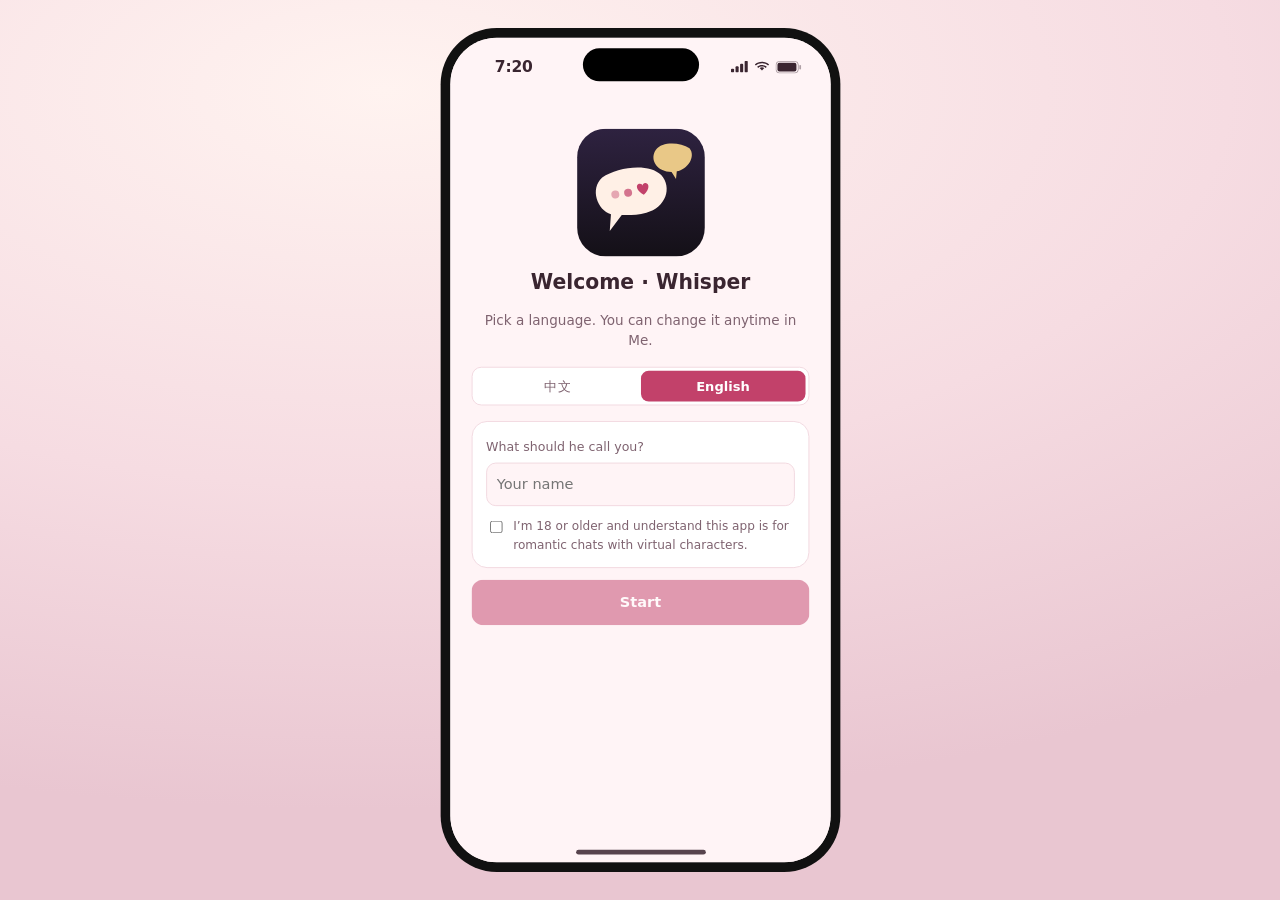
==== index.html @ 4565bb3d "Script pass on Cheng Shuo and Wen Xu's beats (v29) Lines no longer depend on a specific time of day," ====
<!doctype html>
<html lang="zh-CN" data-theme="day">
<head>
<meta charset="utf-8">
<meta name="viewport" content="width=device-width, initial-scale=1, viewport-fit=cover, interactive-widget=resizes-content">
<title>悄悄话 Whisper</title>
<meta name="description" content="AI 陪伴玩具配套 App 演示 · Companion app demo for the AI Companion Toy">
<meta name="theme-color" content="#17141A" media="(prefers-color-scheme: dark)">
<meta name="theme-color" content="#FFF4F6" media="(prefers-color-scheme: light)">
<meta name="apple-mobile-web-app-capable" content="yes">
<meta name="mobile-web-app-capable" content="yes">
<meta name="apple-mobile-web-app-status-bar-style" content="black-translucent">
<meta name="apple-mobile-web-app-title" content="悄悄话">
<link rel="manifest" href="manifest.webmanifest">
<link rel="icon" href="icons/icon-192.png">
<link rel="apple-touch-icon" href="icons/apple-touch-icon.png">
<link rel="stylesheet" href="css/app.css?v=29">
<script>
  // Apply the saved theme before first paint to avoid a flash.
  try {
    var s = JSON.parse(localStorage.getItem('whisper.v1') || 'null');
    var th = s && s.settings && s.settings.theme || 'system';
    if (th === 'system') th = matchMedia('(prefers-color-scheme: dark)').matches ? 'night' : 'day';
    document.documentElement.dataset.theme = th;
  } catch (e) {}
</script>
</head>
<body>
<svg width="0" height="0" style="position:absolute" aria-hidden="true">
  <defs>
    <mask id="m-chars-back" maskUnits="userSpaceOnUse" x="0" y="0" width="24" height="24">
      <rect width="24" height="24" fill="#fff"/>
      <circle cx="9" cy="7.25" r="3.25" fill="#000" stroke="#000" stroke-width="6"/>
      <path d="M3 20.5a6 6 0 0 1 12 0z" fill="#000" stroke="#000" stroke-width="6" stroke-linejoin="round"/>
    </mask>
    <clipPath id="c-me"><circle cx="12" cy="12" r="8"/></clipPath>
  </defs>
  <symbol id="n-chat" viewBox="0 0 24 24">
    <path d="M6 4h12a3 3 0 0 1 3 3v7a3 3 0 0 1-3 3h-6.5L7 21v-4H6a3 3 0 0 1-3-3V7a3 3 0 0 1 3-3z" style="fill:var(--ic-fill);stroke:currentColor;stroke-width:2;stroke-linejoin:round"/>
    <circle cx="8" cy="10.5" r="1.25" style="fill:var(--ic-detail)"/><circle cx="12" cy="10.5" r="1.25" style="fill:var(--ic-detail)"/><circle cx="16" cy="10.5" r="1.25" style="fill:var(--ic-detail)"/>
  </symbol>
  <symbol id="n-chars" viewBox="0 0 24 24">
    <g mask="url(#m-chars-back)"><circle cx="15" cy="7.25" r="3.25" style="fill:var(--ic-fill);stroke:currentColor;stroke-width:2"/><path d="M9 20.5a6 6 0 0 1 12 0z" style="fill:var(--ic-fill);stroke:currentColor;stroke-width:2;stroke-linejoin:round"/></g>
    <circle cx="9" cy="7.25" r="3.25" style="fill:var(--ic-fill);stroke:currentColor;stroke-width:2"/><path d="M3 20.5a6 6 0 0 1 12 0z" style="fill:var(--ic-fill);stroke:currentColor;stroke-width:2;stroke-linejoin:round"/>
  </symbol>
  <symbol id="n-toy" viewBox="0 0 24 24">
    <path d="M12 20L4.481 12.552A5 5 0 1 1 12 6a5 5 0 1 1 7.519 6.552z" style="fill:var(--ic-fill);stroke:currentColor;stroke-width:2;stroke-linejoin:round"/>
  </symbol>
  <symbol id="n-me" viewBox="0 0 24 24">
    <circle cx="12" cy="12" r="9" style="fill:var(--ic-fill);stroke:currentColor;stroke-width:2"/>
    <circle cx="12" cy="9.75" r="2.75" style="fill:none;stroke:var(--ic-detail);stroke-width:2"/>
    <path d="M7 21.5V19a2.5 2.5 0 0 1 2.5-2.5h5A2.5 2.5 0 0 1 17 19v2.5" clip-path="url(#c-me)" style="fill:none;stroke:var(--ic-detail);stroke-width:2;stroke-linecap:round"/>
  </symbol>
  <symbol id="i-back" viewBox="0 0 24 24"><path d="M15 5l-7 7 7 7" fill="none" stroke="currentColor" stroke-width="2.2" stroke-linecap="round" stroke-linejoin="round"/></symbol>
  <symbol id="i-more" viewBox="0 0 24 24"><g fill="currentColor"><circle cx="5.5" cy="12" r="1.8"/><circle cx="12" cy="12" r="1.8"/><circle cx="18.5" cy="12" r="1.8"/></g></symbol>
  <symbol id="i-mic" viewBox="0 0 24 24"><g fill="none" stroke="currentColor" stroke-width="2" stroke-linecap="round"><circle cx="12" cy="12" r="9.5"/><rect x="9.5" y="6" width="5" height="8.5" rx="2.5"/><path d="M7.5 12.5a4.5 4.5 0 0 0 9 0M12 17v1.5"/></g></symbol>
  <symbol id="i-kbd" viewBox="0 0 24 24"><g fill="none" stroke="currentColor" stroke-width="2" stroke-linecap="round"><circle cx="12" cy="12" r="9.5"/><path d="M7.5 9.5h.01M10.5 9.5h.01M13.5 9.5h.01M16.5 9.5h.01M7.5 12.5h.01M10.5 12.5h.01M13.5 12.5h.01M16.5 12.5h.01M9 15.5h6"/></g></symbol>
  <symbol id="i-plus" viewBox="0 0 24 24"><g fill="none" stroke="currentColor" stroke-width="2" stroke-linecap="round"><circle cx="12" cy="12" r="9.5"/><path d="M12 7.5v9M7.5 12h9"/></g></symbol>
  <symbol id="i-x" viewBox="0 0 24 24"><path d="M6 6l12 12M18 6L6 18" fill="none" stroke="currentColor" stroke-width="2" stroke-linecap="round"/></symbol>
  <symbol id="i-text" viewBox="0 0 24 24"><path d="M4 6h16M4 12h16M4 18h10" fill="none" stroke="currentColor" stroke-width="2" stroke-linecap="round"/></symbol>
  <symbol id="i-search" viewBox="0 0 24 24"><g fill="none" stroke="currentColor" stroke-width="2" stroke-linecap="round"><circle cx="11" cy="11" r="6.5"/><path d="M16 16l4 4"/></g></symbol>
</svg>
<div id="device">
  <span class="sbtn l" style="top:165px;height:32px"></span><span class="sbtn l" style="top:232px;height:62px"></span><span class="sbtn l" style="top:308px;height:62px"></span><span class="sbtn r" style="top:262px;height:98px"></span>
  <div id="screen">
    <div id="statusbar" aria-hidden="true">
      <span id="sb-time">9:41</span>
      <span class="r">
        <svg width="18" height="12" viewBox="0 0 18 12"><rect x="0" y="8" width="3.2" height="4" rx="1"/><rect x="4.7" y="5.5" width="3.2" height="6.5" rx="1"/><rect x="9.4" y="3" width="3.2" height="9" rx="1"/><rect x="14.1" y="0" width="3.2" height="12" rx="1"/></svg>
        <svg width="16" height="12" viewBox="0 0 16 11.5"><path d="M8 2.2c2.4 0 4.6.9 6.3 2.4l1.1-1.2C13.4 1.5 10.8.5 8 .5S2.6 1.5.6 3.4l1.1 1.2C3.4 3.1 5.6 2.2 8 2.2z"/><path d="M8 5.6c1.5 0 2.8.5 3.9 1.4l1.1-1.2C11.6 4.6 9.9 3.9 8 3.9S4.4 4.6 3 5.8l1.1 1.2C5.2 6.1 6.5 5.6 8 5.6z"/><path d="M8 9.6l2.4-2.6c-.7-.5-1.5-.8-2.4-.8s-1.7.3-2.4.8z"/></svg>
        <svg width="27" height="13" viewBox="0 0 27 13"><rect x=".5" y=".5" width="23" height="12" rx="3.6" fill="none" stroke="currentColor" opacity=".4"/><rect x="24.6" y="4.2" width="1.8" height="4.6" rx=".9" opacity=".4"/><rect id="sb-batt" x="2" y="2" width="16" height="9" rx="2"/></svg>
      </span>
    </div>
    <div class="island"></div>
    <div id="app"></div>
    <div class="home-ind"></div>
  </div>
</div>
<input type="file" id="f-album" accept="image/*" hidden>
<input type="file" id="f-camera" accept="image/*" capture="environment" hidden>
<input type="file" id="f-avatar" accept="image/*" hidden>
<input type="file" id="f-avatar-cam" accept="image/*" capture="user" hidden>
<script src="js/device.js?v=29"></script>
<script type="module" src="js/app.js?v=29"></script>
</body>
</html>
---- css/app.css ----
/* ---------- Theme tokens: day = pink, night = plum ---------- */
:root, :root[data-theme="day"] {
  --bg: #FFF4F6; --card: #FFFFFF; --ink: #3A2530; --muted: #7F6370; --line: #F2D9E0; --soft: #FBE9EE;
  --acc: #C2416A; --on-acc: #FFFFFF; --me: #F9D3DE; --him: #FFFFFF; --gold: #8A6A2F; --gold-fill: #B8924F; --danger: #C8344B;
  --shadow: 0 6px 22px rgba(120, 40, 70, .12); --scrim: rgba(40, 20, 30, .45);
  color-scheme: light;
}
:root[data-theme="night"] {
  --bg: #17141A; --card: #211D25; --ink: #EEE8F0; --muted: #A79EAB; --line: #3A3340; --soft: #2B2630;
  --acc: #E07A88; --on-acc: #17141A; --me: #5A2733; --him: #2B2630; --gold: #D9B76F; --gold-fill: #D9B76F; --danger: #F08A97;
  --shadow: 0 6px 22px rgba(0, 0, 0, .45); --scrim: rgba(0, 0, 0, .6);
  color-scheme: dark;
}
* { box-sizing: border-box; -webkit-tap-highlight-color: transparent; }
html, body { margin: 0; height: 100%; }
:root { --sat: env(safe-area-inset-top); --sab: env(safe-area-inset-bottom); }
body {
  background: var(--bg); color: var(--ink); overscroll-behavior: none;
  font: 15px/1.5 -apple-system, BlinkMacSystemFont, "SF Pro Text", "PingFang SC", "Microsoft YaHei", "Noto Sans SC", system-ui, sans-serif;
}

/* ---------- iPhone 15 Pro frame (desktop / ?frame=1) ----------
   Screen is 393 × 852 pt, the real iPhone 15 Pro size; JS scales the whole
   device to fit the window, and the page itself scrolls if it can't fit. */
body:not(.device) #device, body:not(.device) #screen { display: contents; }
#statusbar, .island, .home-ind, .sbtn { display: none; }
body.device {
  --sat: 54px; --sab: 34px;
  height: auto; min-height: 100%; overflow: auto; overscroll-behavior: auto;
  display: flex; align-items: center; justify-content: center;
  background: radial-gradient(120% 80% at 30% 10%, #4A3760, #1A141F 60%, #0E0B10);
}
:root[data-theme="day"] body.device { background: radial-gradient(120% 80% at 30% 10%, #FFF3F0, #F6DCE2 55%, #E9C6D1); }
body.device.embed, :root[data-theme] body.device.embed { background: transparent; }
/* Flat mock-up (matches the WiseHalo prototype and the portfolio's flat style):
   a plain 10 px black bezel, no metal edge, side buttons or drop shadow. */
body.device #device {
  position: relative; flex: 0 0 auto; width: 413px; height: 872px; padding: 10px; border-radius: 58px;
  background: #111; box-shadow: none;
  transform-origin: center center;
}
body.device #screen { position: relative; width: 393px; height: 852px; border-radius: 48px; overflow: hidden; background: var(--bg); isolation: isolate; }
body.device #app { height: 100%; }
body.device #statusbar {
  display: flex; position: absolute; z-index: 70; top: 0; left: 0; right: 0; height: 54px; pointer-events: none;
  justify-content: space-between; align-items: center; padding: 6px 30px 0 46px; color: var(--ink);
  font: 600 16px/1 -apple-system, "SF Pro Text", "Helvetica Neue", system-ui, sans-serif; letter-spacing: -.2px;
}
#statusbar .r { display: flex; align-items: center; gap: 6px; }
body.device #statusbar { transition: background .2s; }
body.device.sb-solid #statusbar { background: color-mix(in srgb, var(--bg) 86%, transparent); -webkit-backdrop-filter: blur(14px); backdrop-filter: blur(14px); }
#statusbar svg { display: block; fill: currentColor; }
body.device .island { display: block; position: absolute; z-index: 80; top: 11px; left: 50%; width: 120px; height: 34px; margin-left: -60px; border-radius: 20px; background: #000; pointer-events: none; }
body.device .home-ind { display: block; position: absolute; z-index: 80; bottom: 8px; left: 50%; width: 134px; height: 5px; margin-left: -67px; border-radius: 3px; background: var(--ink); opacity: .85; pointer-events: none; }
body.device .chat, body.device .body { scrollbar-width: none; }
body.device .chat::-webkit-scrollbar, body.device .body::-webkit-scrollbar { display: none; }
button { font: inherit; color: inherit; background: none; border: 0; padding: 0; cursor: pointer; }
input, textarea, select { font: inherit; color: inherit; }
#app { position: relative; height: 100%; display: flex; flex-direction: column; background: var(--bg); overflow: hidden; }
.screen { position: absolute; inset: 0; display: flex; flex-direction: column; background: var(--bg); }
.screen.push { animation: push .26s cubic-bezier(.2, .8, .2, 1); }
@keyframes push { from { transform: translateX(18%); opacity: .4; } to { transform: none; opacity: 1; } }

/* ---------- Header & nav ---------- */
.hdr { flex: 0 0 auto; display: grid; grid-template-columns: 56px 1fr 56px; align-items: center; padding: calc(var(--sat) + 8px) 6px 8px; background: var(--bg); position: relative; z-index: 2; }
.hdr h1 { margin: 0; font-size: 17px; text-align: center; font-weight: 650; line-height: 1.2; }
.hdr h1 small { display: block; font-size: 11px; font-weight: 400; color: var(--muted); }
.hdr .hb { height: 40px; display: grid; place-items: center; font-size: 22px; color: var(--ink); border-radius: 12px; }
.hdr .hb:active { background: var(--soft); }
.hdr .hb svg { width: 24px; height: 24px; }
.body { flex: 1; overflow-y: auto; -webkit-overflow-scrolling: touch; }
.nav { flex: 0 0 auto; display: flex; background: var(--card); border-top: 1px solid var(--line); padding: 7px 0 calc(var(--sab) + 8px); }
.nav button { flex: 1; display: flex; flex-direction: column; align-items: center; gap: 2px; font-size: 10.5px; font-weight: 500; color: var(--ink); opacity: .55; position: relative; }
.nav button.on { color: var(--acc); opacity: 1; font-weight: 700; }
.nav svg { width: 25px; height: 25px; --ic-fill: none; --ic-detail: currentColor; }
.nav button.on svg { --ic-fill: currentColor; --ic-detail: var(--card); }
.nav .bdg { position: absolute; top: -2px; left: calc(50% + 6px); }
.bdg { background: var(--acc); color: var(--on-acc); border-radius: 99px; font-size: 10px; font-weight: 700; min-width: 17px; height: 17px; padding: 0 5px; display: inline-grid; place-items: center; }

/* ---------- Lists ---------- */
.searchbar { margin: 2px 14px 10px; display: flex; align-items: center; gap: 8px; background: var(--card); border-radius: 10px; padding: 8px 12px; color: var(--muted); font-size: 14px; border: 1px solid var(--line); }
.searchbar svg { width: 18px; height: 18px; flex: 0 0 auto; }
.searchbar input { flex: 1; border: 0; outline: 0; background: none; min-width: 0; }
.list { background: var(--card); }
.row { display: flex; gap: 12px; align-items: center; padding: 11px 16px; border-bottom: 1px solid var(--line); text-align: left; width: 100%; }
.row:active { background: var(--soft); }
.row.pin { background: color-mix(in srgb, var(--soft) 60%, var(--card)); }
.av { width: 48px; height: 48px; border-radius: 13px; overflow: hidden; flex: 0 0 auto; display: block; }
.av svg, .av img { width: 100%; height: 100%; display: block; object-fit: cover; }
.row .t { flex: 1; min-width: 0; }
.row .n { display: flex; justify-content: space-between; align-items: baseline; gap: 8px; font-weight: 600; font-size: 15.5px; }
.row .n i { font-style: normal; font-weight: 400; font-size: 11.5px; color: var(--muted); flex: 0 0 auto; }
.row .m { display: flex; justify-content: space-between; gap: 8px; color: var(--muted); font-size: 13px; margin-top: 2px; }
.row .m span { white-space: nowrap; overflow: hidden; text-overflow: ellipsis; }
.empty { padding: 48px 28px; text-align: center; color: var(--muted); font-size: 14px; }
.sec-t { padding: 16px 18px 6px; font-size: 12px; color: var(--muted); letter-spacing: .04em; }
mark { background: color-mix(in srgb, var(--acc) 30%, transparent); color: inherit; border-radius: 3px; }

/* ---------- Chat ---------- */
.chat { flex: 1; overflow-y: auto; padding: 10px 12px 16px; display: flex; flex-direction: column; gap: 10px; }
.chat.bg-img { background-size: cover; background-position: center; }
.date { align-self: center; font-size: 11px; color: var(--muted); margin: 4px 0; }
.sys { align-self: center; font-size: 11.5px; color: var(--muted); background: var(--card); border-radius: 8px; padding: 3px 10px; max-width: 85%; text-align: center; }
/* "he remembers" note at the end of a cold open; tapping it opens the memories */
.sys.note { color: var(--acc); background: var(--soft); line-height: 1.5; cursor: pointer; }
/* cold-open quick replies, in the user's voice, right above the composer */
.qr { flex: 0 0 auto; display: flex; flex-wrap: wrap; justify-content: flex-end; gap: 8px; padding: 8px 12px; background: var(--bg); }
.qr button { padding: 8px 14px; border-radius: 99px; font-size: 14px; font-weight: 500; color: var(--acc); background: var(--card); border: 1px solid color-mix(in srgb, var(--acc) 65%, transparent); }
.qr button:active { background: var(--soft); }
.msg { display: flex; gap: 8px; align-items: flex-start; max-width: 86%; }
.msg.me { align-self: flex-end; flex-direction: row-reverse; }
.msg .av { width: 38px; height: 38px; border-radius: 10px; }
.msg .col { display: flex; flex-direction: column; gap: 4px; min-width: 0; }
.msg.me .col { align-items: flex-end; }
.bub { padding: 9px 12px; border-radius: 14px; font-size: 15px; line-height: 1.45; word-break: break-word; white-space: pre-wrap; }
.him .bub { background: var(--him); border: 1px solid var(--line); border-top-left-radius: 4px; }
.me .bub { background: var(--me); border-top-right-radius: 4px; }
.msg.hl .bub, .msg.hl .vb, .msg.hl .pic { outline: 2px solid var(--acc); outline-offset: 2px; transition: outline-color 1s; }
.vb { display: flex; align-items: center; gap: 8px; padding: 9px 12px; border-radius: 14px; min-width: 76px; font-size: 14px; user-select: none; }
.him .vb { background: var(--him); border: 1px solid var(--line); border-top-left-radius: 4px; }
.me .vb { background: var(--me); flex-direction: row-reverse; border-top-right-radius: 4px; }
.vb .wave { display: flex; gap: 2.5px; align-items: center; }
.vb .wave i { width: 3px; border-radius: 2px; background: currentColor; opacity: .7; }
.vb.playing .wave i { animation: wv .5s infinite alternate; }
.vb.playing .wave i:nth-child(2) { animation-delay: .1s; } .vb.playing .wave i:nth-child(3) { animation-delay: .2s; } .vb.playing .wave i:nth-child(4) { animation-delay: .3s; }
@keyframes wv { to { transform: scaleY(.35); } }
.vb .unread { width: 7px; height: 7px; border-radius: 50%; background: var(--acc); }
.tr { font-size: 13px; color: var(--muted); background: var(--card); border: 1px dashed var(--line); border-radius: 10px; padding: 6px 10px; max-width: 240px; }
.tlink { font-size: 11.5px; color: var(--acc); padding: 0 4px; }
.pic { max-width: 190px; border-radius: 12px; overflow: hidden; display: block; border: 1px solid var(--line); }
.pic img { display: block; width: 100%; }
.pic.lost { padding: 18px 14px; font-size: 12px; color: var(--muted); background: var(--card); }
.quote { display: flex; gap: 6px; align-items: center; font-size: 11.5px; color: var(--muted); background: var(--soft); border-left: 2px solid var(--acc); border-radius: 4px; padding: 4px 7px; margin-bottom: 6px; }
.quote img, .quote .ua-ph { width: 22px; height: 22px; border-radius: 50%; object-fit: cover; }
.giftcard { display: flex; gap: 10px; align-items: center; padding: 10px 14px; border-radius: 14px; background: linear-gradient(135deg, color-mix(in srgb, var(--gold-fill) 30%, var(--card)), var(--card)); border: 1px solid var(--line); font-size: 14px; }
.giftcard b { font-size: 26px; }
.from-toy { font-size: 10.5px; color: var(--muted); }
.typing-b { display: flex; gap: 5px; align-items: center; padding: 12px 14px; }
.typing-b i { width: 7px; height: 7px; border-radius: 50%; background: var(--acc); opacity: .35; animation: tb 1.1s infinite; }
.typing-b i:nth-child(2) { animation-delay: .18s; opacity: .55; } .typing-b i:nth-child(3) { animation-delay: .36s; opacity: .8; }
@keyframes tb { 0%, 60%, 100% { transform: translateY(0); } 30% { transform: translateY(-4px); } }

.composer { flex: 0 0 auto; display: flex; gap: 8px; align-items: flex-end; padding: 8px 10px calc(var(--sab) + 8px); background: var(--card); border-top: 1px solid var(--line); }
.composer .cb { width: 38px; height: 38px; display: grid; place-items: center; border-radius: 50%; color: var(--ink); flex: 0 0 auto; }
.composer .cb svg { width: 26px; height: 26px; }
.composer textarea::-webkit-scrollbar { display: none; }
.composer textarea { scrollbar-width: none; flex: 1; resize: none; border: 1px solid var(--line); background: var(--bg); border-radius: 10px; padding: 8px 10px; max-height: 110px; outline: none; line-height: 1.4; min-height: 38px; }
.composer .send { height: 38px; padding: 0 14px; border-radius: 10px; background: var(--acc); color: var(--on-acc); font-weight: 600; flex: 0 0 auto; }
.hold { flex: 1; height: 38px; border-radius: 10px; background: var(--bg); border: 1px solid var(--line); font-weight: 600; user-select: none; -webkit-user-select: none; touch-action: none; }
.hold.rec { background: var(--acc); color: var(--on-acc); border-color: transparent; }
.plus { display: grid; grid-template-columns: repeat(4, 1fr); gap: 14px; padding: 16px 18px calc(var(--sab) + 14px); background: var(--card); border-top: 1px solid var(--line); }
.plus button { display: flex; flex-direction: column; align-items: center; gap: 6px; font-size: 12px; color: var(--muted); }
.plus button span { width: 56px; height: 56px; border-radius: 16px; background: var(--bg); display: grid; place-items: center; font-size: 24px; border: 1px solid var(--line); }
.picker { display: grid; grid-template-columns: repeat(4, 1fr); gap: 10px; padding: 14px 16px calc(var(--sab) + 14px); background: var(--card); border-top: 1px solid var(--line); }
.picker .pt-t { grid-column: 1 / -1; font-size: 12px; color: var(--muted); display: flex; justify-content: space-between; }
.picker button { display: flex; flex-direction: column; align-items: center; gap: 4px; font-size: 11.5px; padding: 8px 2px; border-radius: 12px; background: var(--bg); border: 1px solid var(--line); }
.picker button b { font-size: 26px; font-weight: 400; }

/* recording overlay */
.rec-ov { position: absolute; inset: 0; z-index: 30; background: var(--scrim); display: flex; flex-direction: column; justify-content: flex-end; align-items: center; padding-bottom: calc(var(--sab) + 130px); gap: 18px; color: #fff; }
.rec-ov .bubble { background: var(--acc); color: var(--on-acc); border-radius: 16px; padding: 14px 22px; display: flex; gap: 4px; align-items: center; min-width: 150px; justify-content: center; }
.rec-ov .bubble i { width: 4px; border-radius: 2px; background: currentColor; animation: wv .45s infinite alternate; }
.rec-ov.cancel .bubble { background: #E5484D; color: #fff; }
.rec-ov .live { max-width: 80%; text-align: center; font-size: 14px; min-height: 20px; }
.rec-ov .zones { display: flex; justify-content: space-between; width: 72%; }
.rec-ov .zones span { width: 64px; height: 64px; border-radius: 50%; border: 1px solid rgba(255,255,255,.4); display: grid; place-items: center; }
.rec-ov .zones span.on { background: #fff; color: #17141A; }
.rec-ov .zones svg { width: 24px; height: 24px; }
.rec-ov p { margin: 0; font-size: 12px; opacity: .85; }

/* ---------- Cards, forms ---------- */
.pad { padding: 4px 14px 24px; display: flex; flex-direction: column; gap: 12px; }
.card { background: var(--card); border: 1px solid var(--line); border-radius: 16px; padding: 14px; }
.card h3 { margin: 0 0 8px; font-size: 14px; display: flex; justify-content: space-between; align-items: baseline; }
.card h3 i { font-style: normal; font-weight: 400; color: var(--muted); font-size: 12px; }
.group { background: var(--card); border-top: 1px solid var(--line); border-bottom: 1px solid var(--line); margin-top: 10px; }
.group .gt { padding: 12px 16px 2px; font-size: 12px; color: var(--muted); }
.cell { display: flex; justify-content: space-between; align-items: center; gap: 12px; padding: 13px 16px; border-top: 1px solid var(--line); width: 100%; text-align: left; font-size: 15px; }
.group .cell:first-child, .group .gt + .cell { border-top: 0; }
.cell .v { color: var(--muted); font-size: 14px; text-align: right; display: flex; align-items: center; gap: 6px; }
.cell .v.acc { color: var(--acc); font-weight: 600; }
.cell.danger { color: var(--danger); justify-content: center; }
.cell input[type=text], .cell input[type=password], .cell input[type=date] { border: 0; outline: 0; background: none; text-align: right; color: var(--muted); min-width: 0; flex: 1; }
.cell textarea { width: 100%; border: 1px solid var(--line); border-radius: 10px; background: var(--bg); padding: 8px 10px; outline: 0; resize: vertical; min-height: 60px; }
.cell.col { flex-direction: column; align-items: stretch; gap: 6px; }
.note { padding: 8px 16px 0; font-size: 12px; color: var(--muted); }
.chk { color: var(--acc); font-weight: 700; }
.tg { width: 46px; height: 28px; border-radius: 99px; background: var(--line); position: relative; flex: 0 0 auto; transition: background .2s; }
.tg::after { content: ""; position: absolute; top: 3px; left: 3px; width: 22px; height: 22px; border-radius: 50%; background: #fff; box-shadow: 0 1px 3px rgba(0,0,0,.25); transition: left .2s; }
.tg.on { background: var(--acc); } .tg.on::after { left: 21px; }
input[type=range] { accent-color: var(--acc); width: 130px; }
.btn { display: inline-flex; justify-content: center; align-items: center; gap: 6px; padding: 11px 16px; border-radius: 12px; font-weight: 600; border: 1px solid var(--line); background: var(--card); }
.btn.p { background: var(--acc); color: var(--on-acc); border-color: transparent; }
.btn.block { width: 100%; }
.seg { display: flex; background: var(--card); border-radius: 10px; padding: 3px; margin: 2px 14px 12px; border: 1px solid var(--line); }
.seg button { flex: 1; padding: 6px 0; border-radius: 8px; font-size: 13.5px; color: var(--muted); }
.seg button.on { background: var(--acc); color: var(--on-acc); font-weight: 600; }
.chips { display: flex; gap: 6px; flex-wrap: wrap; padding: 0 14px 10px; }
.chip { font-size: 12.5px; padding: 4px 11px; border-radius: 99px; background: var(--card); border: 1px solid var(--line); color: var(--muted); }
.chip.on { background: var(--acc); color: var(--on-acc); border-color: transparent; }
.tags { display: flex; gap: 4px; flex-wrap: wrap; }
.tags span { font-size: 11px; padding: 1px 7px; border-radius: 5px; background: var(--soft); color: var(--muted); }
.stage { display: inline-block; font-size: 11px; font-weight: 600; padding: 1px 8px; border-radius: 99px; border: 1px solid var(--gold); color: var(--gold); }
.prog { height: 5px; border-radius: 3px; background: var(--line); overflow: hidden; }
.prog i { display: block; height: 100%; background: var(--acc); border-radius: 3px; }
.stats { display: grid; grid-template-columns: repeat(3, 1fr); gap: 8px; margin-top: 10px; }
.stats div { background: var(--bg); border-radius: 10px; padding: 7px 10px; font-size: 11.5px; color: var(--muted); }
.stats b { display: block; color: var(--ink); font-size: 15px; }

/* characters */
.cc { display: flex; gap: 12px; background: var(--card); border: 1px solid var(--line); border-radius: 16px; padding: 12px; text-align: left; width: 100%; position: relative; }
.cc .av { width: 66px; height: 80px; border-radius: 12px; }
.cc .info { flex: 1; min-width: 0; display: flex; flex-direction: column; gap: 5px; }
.cc .nm { font-weight: 700; font-size: 16px; } .cc .nm i { font-style: normal; font-weight: 400; font-size: 12px; color: var(--muted); margin-left: 6px; }
.cc .now { font-size: 12px; color: var(--muted); }
.cc .heart { position: absolute; top: 10px; right: 12px; color: var(--acc); font-size: 15px; }
.grid2 { display: grid; grid-template-columns: 1fr 1fr; gap: 10px; padding: 0 14px 24px; }
.gc { background: var(--card); border: 1px solid var(--line); border-radius: 16px; overflow: hidden; text-align: left; display: flex; flex-direction: column; }
.gc .cover { aspect-ratio: 1 / 1; display: block; } .gc .cover svg { width: 100%; height: 100%; display: block; }
.gc .gi { padding: 9px 10px 11px; display: flex; flex-direction: column; gap: 5px; }
.gc .gi b { font-size: 14.5px; } .gc .gi small { font-size: 12px; color: var(--muted); line-height: 1.35; }
.gbtn { display: flex; gap: 6px; margin-top: 2px; }
.gbtn button { flex: 1; font-size: 12.5px; padding: 6px 0; border-radius: 9px; border: 1px solid var(--line); }
.gbtn button.p { background: var(--acc); color: var(--on-acc); border-color: transparent; font-weight: 600; }
.hero { position: relative; height: 300px; flex: 0 0 auto; color: #fff; }
.hero .art { position: absolute; inset: 0; } .hero .art svg { width: 100%; height: 100%; display: block; }
.hero::after { content: ""; position: absolute; inset: 0; background: linear-gradient(180deg, rgba(0,0,0,0) 40%, rgba(20,10,25,.72)); }
.hero .ht { position: absolute; left: 18px; right: 18px; bottom: 16px; z-index: 1; }
.hero h2 { margin: 0; font-size: 26px; } .hero h2 small { font-size: 14px; font-weight: 400; opacity: .85; margin-left: 6px; }
.hero p { margin: 2px 0 8px; font-size: 13.5px; opacity: .92; }
.hero .tags span { background: rgba(255,255,255,.2); color: #fff; }
.hero .hb { position: absolute; top: calc(var(--sat) + 10px); left: 10px; z-index: 2; width: 38px; height: 38px; border-radius: 50%; background: rgba(0,0,0,.28); color: #fff; display: grid; place-items: center; font-size: 22px; }
.acts { display: flex; gap: 8px; padding: 12px 14px 4px; }
.acts .btn { flex: 1; padding: 10px 4px; font-size: 13.5px; }
.tlist { display: flex; flex-direction: column; gap: 8px; font-size: 13.5px; }
.tlist div { display: flex; gap: 8px; align-items: baseline; }
.tlist div::before { content: ""; width: 7px; height: 7px; border-radius: 50%; background: var(--acc); flex: 0 0 auto; transform: translateY(-1px); }
.tlist i { font-style: normal; margin-left: auto; color: var(--muted); font-size: 12px; }
.faces { display: grid; grid-template-columns: repeat(4, 1fr); gap: 8px; }
.faces button { display: flex; flex-direction: column; align-items: center; gap: 4px; font-size: 11.5px; color: var(--muted); }
.faces .fc { width: 100%; aspect-ratio: 1; border-radius: 50%; overflow: hidden; border: 2px solid var(--line); }
.faces button.on .fc { border-color: var(--acc); }
.faces .fc svg { width: 100%; height: 100%; display: block; }
.kv { display: grid; grid-template-columns: auto 1fr; gap: 6px 14px; font-size: 13.5px; } .kv dt { color: var(--muted); } .kv dd { margin: 0; }
.mem { display: flex; justify-content: space-between; align-items: center; gap: 10px; padding: 8px 0; border-top: 1px dashed var(--line); font-size: 14px; }
.mem:first-child { border-top: 0; }
.mem button { color: var(--muted); font-size: 18px; padding: 0 4px; }
.mem input { flex: 1; min-width: 0; border: 0; border-bottom: 1px solid transparent; background: none; padding: 2px 0; font-size: 14px; color: var(--ink); outline: none; }
.mem input:focus { border-bottom-color: var(--acc); }
.mem.add input { border-bottom-color: var(--line); }
.mem .addbtn { font-size: 13px; font-weight: 600; color: var(--acc); padding: 4px 8px; border-radius: 99px; background: var(--soft); }
.card .hint { margin: -2px 0 6px; font-size: 12px; color: var(--muted); line-height: 1.5; }
.cardlink { display: block; width: 100%; text-align: left; }

/* toy */
.mirror { display: flex; flex-direction: column; align-items: center; gap: 10px; padding: 8px 0 4px; }
.ring { width: 190px; height: 190px; border-radius: 50%; padding: 11px; background: linear-gradient(160deg, #EE8EA2, #9A2537); box-shadow: var(--shadow); position: relative; }
.ring .scr { width: 100%; height: 100%; border-radius: 50%; overflow: hidden; border: 3px solid var(--gold-fill); }
.ring .scr svg { width: 100%; height: 100%; display: block; }
.ring.dim .scr { filter: brightness(.7); }
.mirror .st { font-size: 12.5px; color: var(--muted); } .mirror .st b { color: #4FB37A; }
.curr { display: flex; gap: 10px; align-items: center; }
.curr .av { width: 44px; height: 44px; }
.curr .t { flex: 1; } .curr .t b { display: block; } .curr .t small { color: var(--gold); font-size: 12px; }
.curr button { color: var(--acc); font-weight: 600; }
.quick { display: flex; justify-content: space-between; }
.quick button { display: flex; flex-direction: column; align-items: center; gap: 5px; font-size: 12px; color: var(--muted); width: 25%; }
.quick button span { width: 50px; height: 50px; border-radius: 50%; background: var(--bg); border: 1px solid var(--line); display: grid; place-items: center; font-size: 21px; }
.onb { display: flex; flex-direction: column; align-items: center; text-align: center; gap: 12px; padding: 18px 22px 30px; }
.onb .big { width: 120px; } .onb .big svg { width: 100%; display: block; }
.onb h2 { margin: 0; font-size: 21px; } .onb p { margin: 0; color: var(--muted); font-size: 14px; }
.steps { align-self: stretch; display: flex; flex-direction: column; gap: 8px; text-align: left; }
.steps div { display: flex; gap: 10px; align-items: center; background: var(--card); border: 1px solid var(--line); border-radius: 12px; padding: 10px 12px; font-size: 14px; }
.steps div b { width: 24px; height: 24px; border-radius: 50%; background: var(--acc); color: var(--on-acc); display: grid; place-items: center; font-size: 12px; flex: 0 0 auto; }
.steps div.done b { background: #4FB37A; }
.steps div.cur { border-color: var(--acc); }

/* me */
.me-head { display: flex; gap: 14px; align-items: center; padding: 18px 16px; background: var(--card); border-bottom: 1px solid var(--line); width: 100%; text-align: left; }
.me-head .bigav { width: 68px; height: 68px; border-radius: 18px; overflow: hidden; position: relative; flex: 0 0 auto; }
.me-head .bigav img { width: 100%; height: 100%; object-fit: cover; display: block; }
.me-head .bigav svg, .me-head .bigav .pti { width: 100%; height: 100%; display: block; }
.me-name { display: flex; flex-direction: column; align-items: flex-start; gap: 6px; }
.pill { font-size: 12.5px; padding: 4px 12px; border-radius: 99px; border: 1px solid var(--line); background: var(--bg); color: var(--muted); }
.pill:active { background: var(--soft); }
.av-grid { display: grid; grid-template-columns: repeat(3, 1fr); gap: 12px; padding: 4px 6px; }
.av-opt { aspect-ratio: 1; border-radius: 22px; overflow: hidden; border: 3px solid transparent; transition: transform .15s; }
.av-opt svg { width: 100%; height: 100%; display: block; }
.av-opt.on { border-color: var(--acc); }
.av-opt:active { transform: scale(.96); }
.quote .qav { width: 22px; height: 22px; border-radius: 50%; overflow: hidden; flex: 0 0 auto; display: block; }
.quote .qav svg, .quote .qav img { width: 100%; height: 100%; display: block; object-fit: cover; }
.me-head b { display: block; font-size: 19px; } .me-head small { color: var(--muted); font-size: 12.5px; }
.ua-ph { width: 100%; height: 100%; display: grid; place-items: center; background: linear-gradient(135deg, #F2B8C6, #C2416A); color: #fff; font-weight: 700; font-size: 1.2em; }
.msg .av .ua-ph { font-size: 15px; }

/* sheets / modals / toast */
.scrim { position: absolute; inset: 0; background: var(--scrim); z-index: 40; display: flex; align-items: flex-end; animation: fade .2s; }
@keyframes fade { from { opacity: 0; } }
.sheet { width: 100%; background: var(--card); border-radius: 22px 22px 0 0; padding: 18px 18px calc(var(--sab) + 18px); display: flex; flex-direction: column; gap: 12px; animation: up .25s cubic-bezier(.2,.8,.2,1); max-height: 85%; overflow-y: auto; }
@keyframes up { from { transform: translateY(30%); } }
.sheet h3 { margin: 0; font-size: 17px; text-align: center; } .sheet p { margin: 0; color: var(--muted); font-size: 13.5px; text-align: center; }
.sheet .row2 { display: flex; gap: 10px; } .sheet .row2 .btn { flex: 1; }
.toast { position: absolute; left: 50%; top: 40%; transform: translateX(-50%); background: rgba(20, 15, 22, .85); color: #fff; padding: 10px 16px; border-radius: 12px; font-size: 14px; z-index: 60; max-width: 80%; text-align: center; animation: fade .2s; pointer-events: none; }
.banner { margin: 0 14px 10px; padding: 9px 12px; border-radius: 12px; background: var(--soft); color: var(--muted); font-size: 12.5px; display: flex; gap: 8px; align-items: center; }
.banner button { margin-left: auto; color: var(--muted); }

/* ---------- Portrait expression layers ---------- */
.pt .ec, .pt .eh, .pt .mn, .pt .mo { display: none; }
.pt g, .pt path, .pt ellipse { transform-box: fill-box; transform-origin: center; }
.st-idle .ec { display: inline; opacity: 0; animation: ecB 4.8s infinite; }
.st-idle .eo { animation: eoB 4.8s infinite; }
@keyframes eoB { 0%, 91%, 97%, 100% { opacity: 1; } 92%, 96% { opacity: 0; } }
@keyframes ecB { 0%, 91%, 97%, 100% { opacity: 0; } 92%, 96% { opacity: 1; } }
.st-listen .br { transform: translateY(-2.2px); transition: transform .2s; }
.st-listen .ms { display: none; } .st-listen .mn { display: inline; }
.st-listen .eo { animation: eoB 7s infinite; }
.st-think .eo, .st-think .ms { display: none; } .st-think .eh, .st-think .mn { display: inline; }
.st-think .eh { animation: thk 3.2s infinite; }
@keyframes thk { 0%, 100% { transform: translateY(0); } 50% { transform: translateY(.6px) scaleY(.75); } }
.st-speak .ms { display: none; } .st-speak .mo { display: inline; animation: talk .42s infinite steps(1); }
.st-speak .mn { display: inline; animation: talk2 .42s infinite steps(1); }
@keyframes talk { 0% { opacity: 1; } 50% { opacity: 0; } }
@keyframes talk2 { 0% { opacity: 0; } 50% { opacity: 1; } }
/* image portrait (frame-by-frame art) */
.pti { position: relative; width: 100%; height: 100%; overflow: hidden; background: #0d0a10; container-type: size; display: block; }
.pti-in { position: absolute; left: 50%; top: 50%; width: max(100cqw, 100cqh); aspect-ratio: 1; transform: translate(-50%, -50%) scale(1.42); transform-origin: center 46%; }
.pti.round .pti-in { transform: translate(-50%, -50%); }
.pti img { position: absolute; display: block; user-select: none; -webkit-user-drag: none; }
.pti .pi-b, .pti .pi-t { inset: 0; width: 100%; height: 100%; }
.pti .pi-p, .pti .pi-t { display: none; }
.pti.st-idle .pi-ec { display: block; opacity: 0; animation: ecB 4.8s infinite; }
.pti.st-listen .pi-el, .pti.st-listen .pi-mn { display: block; }
.pti.st-think .pi-eh, .pti.st-think .pi-mn { display: block; }
.pti.st-speak .pi-t0 { display: block; }
.pti.st-speak .pi-t2 { display: block; animation: talk .42s infinite steps(1); }
.fanlabel { display: inline-block; font-size: 11px; padding: 1px 7px; border-radius: 5px; border: 1px dashed currentColor; opacity: .85; }
@media (prefers-reduced-motion: reduce) { .pt * { animation: none !important; } }
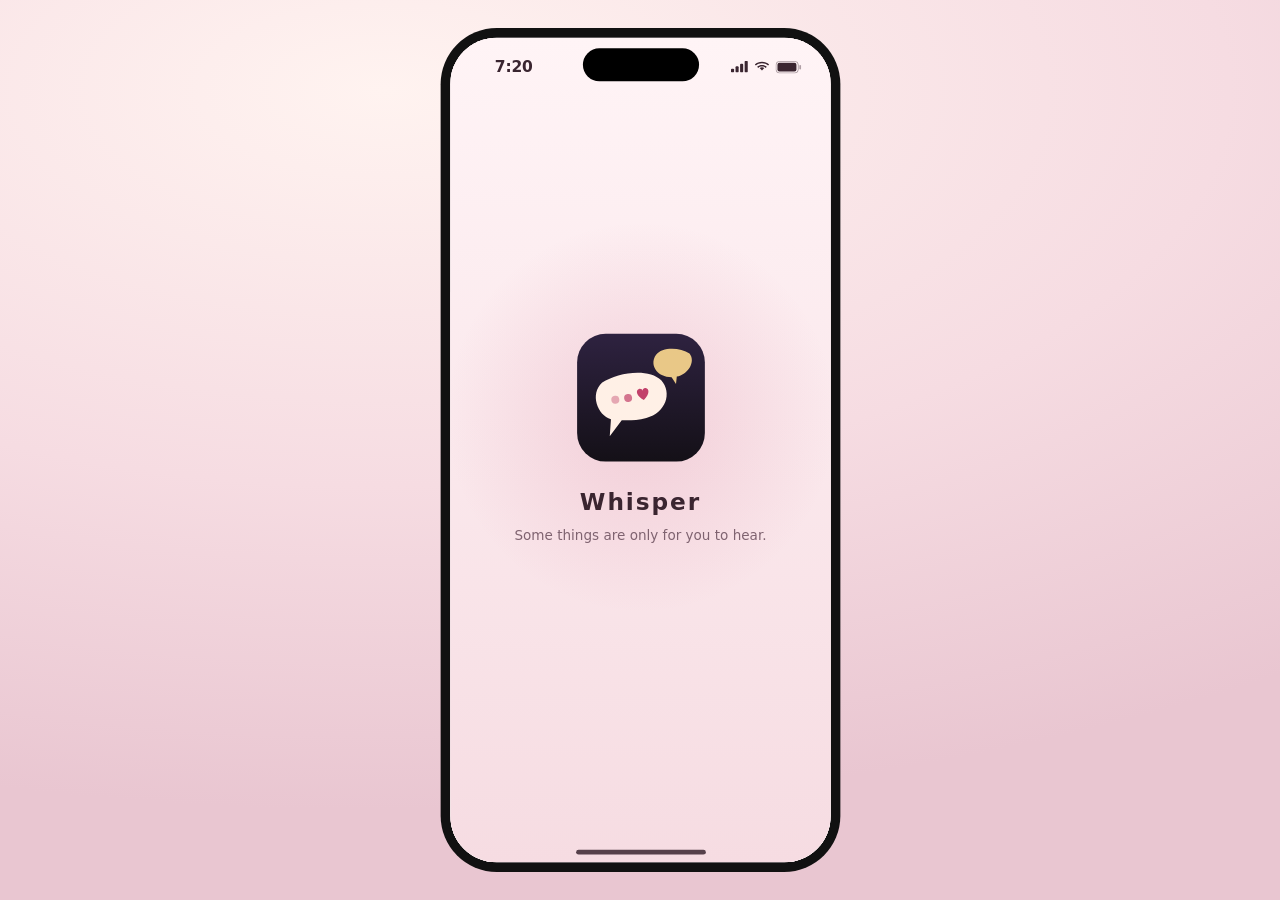
==== commit a65b87e3: "Splash and conversational onboarding (v31) Every launch plays the app icon's question-and-answer mot" ====
--- a/index.html
+++ b/index.html
@@ -14,7 +14,7 @@
 <link rel="manifest" href="manifest.webmanifest">
 <link rel="icon" href="icons/icon-192.png">
 <link rel="apple-touch-icon" href="icons/apple-touch-icon.png">
-<link rel="stylesheet" href="css/app.css?v=29">
+<link rel="stylesheet" href="css/app.css?v=31">
 <script>
   // Apply the saved theme before first paint to avoid a flash.
   try {
@@ -80,7 +80,7 @@
 <input type="file" id="f-camera" accept="image/*" capture="environment" hidden>
 <input type="file" id="f-avatar" accept="image/*" hidden>
 <input type="file" id="f-avatar-cam" accept="image/*" capture="user" hidden>
-<script src="js/device.js?v=29"></script>
-<script type="module" src="js/app.js?v=29"></script>
+<script src="js/device.js?v=31"></script>
+<script type="module" src="js/app.js?v=31"></script>
 </body>
 </html>
--- a/css/app.css
+++ b/css/app.css
@@ -16,7 +16,7 @@
 :root { --sat: env(safe-area-inset-top); --sab: env(safe-area-inset-bottom); }
 body {
   background: var(--bg); color: var(--ink); overscroll-behavior: none;
-  font: 15px/1.5 -apple-system, BlinkMacSystemFont, "SF Pro Text", "PingFang SC", "Microsoft YaHei", "Noto Sans SC", system-ui, sans-serif;
+  font: 15px/1.5 -apple-system, BlinkMacSystemFont, "SF Pro Text", "Segoe UI", "PingFang SC", "Microsoft YaHei", "Noto Sans SC", system-ui, sans-serif;
 }
 
 /* ---------- iPhone 15 Pro frame (desktop / ?frame=1) ----------
@@ -336,3 +336,85 @@
 .pti.st-speak .pi-t2 { display: block; animation: talk .42s infinite steps(1); }
 .fanlabel { display: inline-block; font-size: 11px; padding: 1px 7px; border-radius: 5px; border: 1px dashed currentColor; opacity: .85; }
 @media (prefers-reduced-motion: reduce) { .pt * { animation: none !important; } }
+
+/* ---------- Splash: the icon's question and answer, then (new users) an unread whisper ---------- */
+.splash { position: absolute; inset: 0; z-index: 60; overflow: hidden; cursor: pointer; color: #FFF0E6;
+  background: linear-gradient(180deg, #2E2240, #141017); transition: opacity .38s ease; -webkit-tap-highlight-color: transparent; }
+.splash.fixed { position: fixed; }
+.splash.out { opacity: 0; pointer-events: none; }
+:root[data-theme="day"] .splash { background: linear-gradient(180deg, #FFF4F6, #F6DCE2); color: var(--ink); }
+.sp-glow { position: absolute; left: 50%; top: 46%; width: 440px; height: 440px; margin: -220px 0 0 -220px; border-radius: 50%;
+  background: radial-gradient(circle, rgba(224, 122, 136, .30), rgba(224, 122, 136, 0) 65%); pointer-events: none; }
+:root[data-theme="day"] .sp-glow { background: radial-gradient(circle, rgba(194, 65, 106, .16), rgba(194, 65, 106, 0) 65%); }
+.sp-icon { position: absolute; left: 50%; top: calc(50% - 120px); width: 132px; height: 132px; margin-left: -66px; border-radius: 22.37%;
+  transition: top .6s cubic-bezier(.2, .8, .2, 1), width .6s cubic-bezier(.2, .8, .2, 1), height .6s cubic-bezier(.2, .8, .2, 1), margin .6s cubic-bezier(.2, .8, .2, 1); }
+:root[data-theme="day"] .sp-icon { background: linear-gradient(180deg, #2E2240, #141017); }
+.sp-mark { display: block; width: 100%; height: 100%; }
+.sp-back { opacity: 0; animation: spIn .45s .15s forwards; }
+.sp-front { opacity: 0; animation: spIn .45s .65s forwards; }
+.sp-d1 { animation: spBlink .5s .9s 1; } .sp-d2 { animation: spBlink .5s 1.05s 1; }
+.sp-d3 { animation: spOut .22s 1.4s forwards; }
+.sp-heart { opacity: 0; animation: spIn .3s 1.45s forwards; }
+.sp-word { position: absolute; left: 0; right: 0; top: calc(50% + 36px); text-align: center; font-size: 24px; font-weight: 700; letter-spacing: 2px;
+  opacity: 0; animation: spIn .5s 1.6s forwards; transition: top .6s cubic-bezier(.2, .8, .2, 1), font-size .6s; }
+.sp-tag { position: absolute; left: 0; right: 0; top: calc(50% + 78px); text-align: center; font-size: 14px; color: #B8AFBC;
+  opacity: 0; animation: spIn .5s 1.75s forwards; transition: top .6s cubic-bezier(.2, .8, .2, 1); }
+:root[data-theme="day"] .sp-tag { color: var(--muted); }
+.splash.show-n .sp-icon { top: calc(var(--sat, 0px) + 92px); width: 72px; height: 72px; margin-left: -36px; }
+.splash.show-n .sp-word { top: calc(var(--sat, 0px) + 176px); font-size: 20px; }
+.splash.show-n .sp-tag { top: calc(var(--sat, 0px) + 210px); }
+.sp-notifs { position: absolute; left: 24px; right: 24px; top: calc(var(--sat, 0px) + 268px); opacity: 0; transform: translateY(-28px);
+  transition: opacity .5s .25s, transform .7s .25s cubic-bezier(.2, .8, .2, 1); pointer-events: none; }
+.splash.show-n .sp-notifs { opacity: 1; transform: none; }
+.sp-hint { margin: 34px 0 0; text-align: center; font-size: 12px; color: #B8AFBC; opacity: 0; transition: opacity .4s 1s; }
+:root[data-theme="day"] .sp-hint { color: var(--muted); }
+.splash.show-n .sp-hint { opacity: 1; }
+/* lock-screen style notification stack (also used, blurred, at the top of onboarding) */
+.sp-stack { position: relative; isolation: isolate; }
+.sp-n { position: relative; z-index: 3; border-radius: 20px; padding: 12px 14px 14px; text-align: left; color: #EEE8F0;
+  background: rgba(46, 38, 56, .94); border: 1px solid rgba(255, 255, 255, .08); -webkit-backdrop-filter: blur(20px); backdrop-filter: blur(20px); }
+.sp-n.n1 { position: absolute; z-index: 2; left: 11px; right: 11px; top: 12px; bottom: -12px; opacity: .8; padding: 0; }
+.sp-n.n2 { position: absolute; z-index: 1; left: 22px; right: 22px; top: 23px; bottom: -23px; opacity: .55; padding: 0; }
+:root[data-theme="day"] .sp-n { color: var(--ink); background: rgba(255, 255, 255, .95); border-color: var(--line); box-shadow: 0 6px 22px rgba(120, 40, 70, .12); }
+.sp-nh { display: flex; align-items: center; gap: 6px; font-size: 12px; color: #D9D2DD; }
+:root[data-theme="day"] .sp-nh { color: var(--muted); }
+.sp-nh i { flex: 1; }
+.sp-ni { width: 18px; height: 18px; flex: 0 0 auto; } .sp-ni svg { width: 100%; height: 100%; border-radius: 5px !important; }
+.sp-nt { margin-top: 4px; font-size: 15px; font-weight: 700; color: #FFFFFF; }
+:root[data-theme="day"] .sp-nt { color: var(--ink); }
+.sp-nb { margin-top: 2px; font-size: 14px; line-height: 1.45; }
+@keyframes spIn { to { opacity: 1; } }
+@keyframes spOut { to { opacity: 0; } }
+@keyframes spBlink { 50% { opacity: .35; } }
+@media (prefers-reduced-motion: reduce) {
+  .sp-back, .sp-front, .sp-heart, .sp-word, .sp-tag { animation-duration: .01s; animation-delay: 0s; }
+  .sp-d3 { animation-duration: .01s; animation-delay: 0s; }
+}
+
+/* ---------- Onboarding: a conversation, with the unread whispers blurred above it ---------- */
+.ob { position: absolute; inset: 0; display: flex; flex-direction: column; background: var(--bg); overflow: hidden; }
+.ob::before { content: ""; position: absolute; left: 50%; top: -120px; width: 460px; height: 460px; margin-left: -230px; border-radius: 50%;
+  background: radial-gradient(circle, rgba(224, 122, 136, .22), rgba(224, 122, 136, 0) 65%); pointer-events: none; }
+:root[data-theme="day"] .ob::before { background: radial-gradient(circle, rgba(194, 65, 106, .12), rgba(194, 65, 106, 0) 65%); }
+.ob-top { position: relative; flex: 0 0 auto; height: calc(var(--sat) + 150px); }
+.ob-peek { position: absolute; left: 24px; right: 24px; top: calc(var(--sat) + 8px); filter: blur(4px); opacity: .5; pointer-events: none; }
+.ob-badge { position: absolute; left: 50%; top: calc(var(--sat) + 116px); transform: translateX(-50%); padding: 3px 10px; border-radius: 99px;
+  background: var(--acc); color: var(--on-acc); font-size: 12px; font-weight: 700; white-space: nowrap; }
+.ob-lang { position: absolute; right: 12px; top: calc(var(--sat) + 2px); z-index: 2; padding: 6px 8px; font-size: 12px; color: var(--muted); }
+.ob-chat { position: relative; }
+.ob-chat .msg .av { width: 38px; height: 38px; border-radius: 10px; }
+.ob-new .bub { opacity: 0; animation: spIn .35s forwards; }
+.ob-new .col > :nth-child(1) { animation-delay: .2s; } .ob-new .col > :nth-child(2) { animation-delay: .8s; } .ob-new .col > :nth-child(3) { animation-delay: 1.4s; }
+.ob-in { flex: 0 0 auto; display: flex; gap: 10px; padding: 9px 16px calc(var(--sab) + 10px); background: var(--card); border-top: 1px solid var(--line); }
+.ob-in input { flex: 1; min-width: 0; height: 42px; padding: 0 16px; border: 0; border-radius: 21px; background: var(--soft); outline: 0; font-size: 15px; }
+.ob-in input.shake { animation: obShake .35s; }
+.ob-send { flex: 0 0 42px; height: 42px; border-radius: 50%; background: var(--acc); display: grid; place-items: center; }
+.ob-send svg { width: 20px; height: 20px; fill: none; stroke: var(--on-acc); stroke-width: 2.2; stroke-linecap: round; stroke-linejoin: round; }
+.ob .qr { position: relative; }
+.ob-note { flex: 0 0 auto; margin: 0; padding: 0 16px calc(var(--sab) + 14px); text-align: center; font-size: 11.5px; color: var(--muted); }
+.ob-go { flex: 0 0 auto; padding: 8px 24px calc(var(--sab) + 16px); }
+@keyframes obShake { 25% { transform: translateX(-5px); } 75% { transform: translateX(5px); } }
+/* answers appear after his lines have arrived */
+.ob .qr, .ob-note, .ob-go { animation: obIn .4s 1.7s backwards; }
+.ob .qr, .ob-note, .ob-go { opacity: 1; }
+@keyframes obIn { from { opacity: 0; } to { opacity: 1; } }
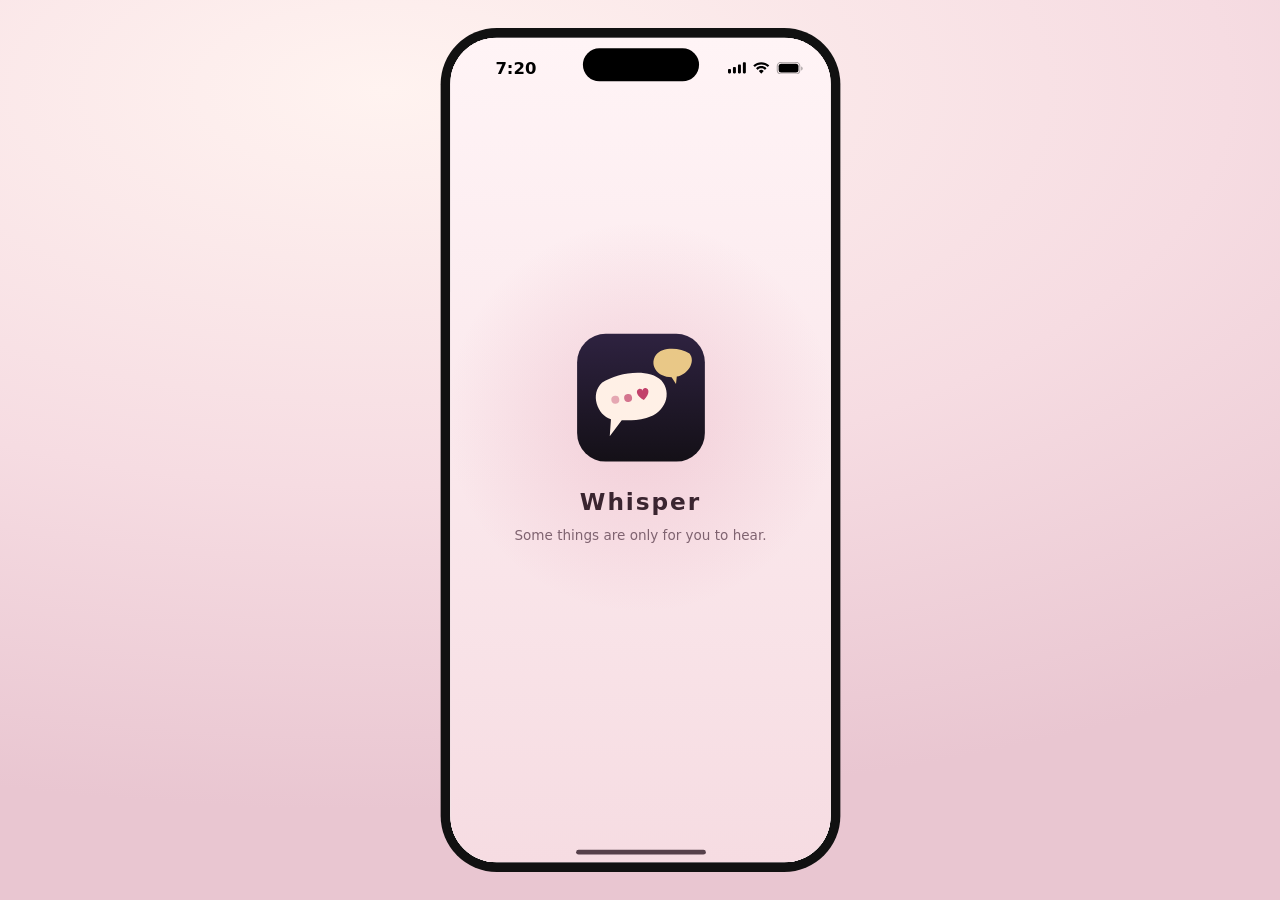
==== commit b5c27fd9: "Standard iOS status bar in the device frame (v32) Signal, Wi-Fi and battery paths come from the Figm" ====
--- a/index.html
+++ b/index.html
@@ -14,7 +14,7 @@
 <link rel="manifest" href="manifest.webmanifest">
 <link rel="icon" href="icons/icon-192.png">
 <link rel="apple-touch-icon" href="icons/apple-touch-icon.png">
-<link rel="stylesheet" href="css/app.css?v=31">
+<link rel="stylesheet" href="css/app.css?v=32">
 <script>
   // Apply the saved theme before first paint to avoid a flash.
   try {
@@ -64,12 +64,14 @@
   <span class="sbtn l" style="top:165px;height:32px"></span><span class="sbtn l" style="top:232px;height:62px"></span><span class="sbtn l" style="top:308px;height:62px"></span><span class="sbtn r" style="top:262px;height:98px"></span>
   <div id="screen">
     <div id="statusbar" aria-hidden="true">
-      <span id="sb-time">9:41</span>
-      <span class="r">
-        <svg width="18" height="12" viewBox="0 0 18 12"><rect x="0" y="8" width="3.2" height="4" rx="1"/><rect x="4.7" y="5.5" width="3.2" height="6.5" rx="1"/><rect x="9.4" y="3" width="3.2" height="9" rx="1"/><rect x="14.1" y="0" width="3.2" height="12" rx="1"/></svg>
-        <svg width="16" height="12" viewBox="0 0 16 11.5"><path d="M8 2.2c2.4 0 4.6.9 6.3 2.4l1.1-1.2C13.4 1.5 10.8.5 8 .5S2.6 1.5.6 3.4l1.1 1.2C3.4 3.1 5.6 2.2 8 2.2z"/><path d="M8 5.6c1.5 0 2.8.5 3.9 1.4l1.1-1.2C11.6 4.6 9.9 3.9 8 3.9S4.4 4.6 3 5.8l1.1 1.2C5.2 6.1 6.5 5.6 8 5.6z"/><path d="M8 9.6l2.4-2.6c-.7-.5-1.5-.8-2.4-.8s-1.7.3-2.4.8z"/></svg>
-        <svg width="27" height="13" viewBox="0 0 27 13"><rect x=".5" y=".5" width="23" height="12" rx="3.6" fill="none" stroke="currentColor" opacity=".4"/><rect x="24.6" y="4.2" width="1.8" height="4.6" rx=".9" opacity=".4"/><rect id="sb-batt" x="2" y="2" width="16" height="9" rx="2"/></svg>
-      </span>
+      <span class="sb-l"><span id="sb-time">9:41</span></span>
+      <svg class="sb-r" width="104" height="22" viewBox="0 0 104 22" fill="none">
+        <path d="M31.3472 6.46481C31.3472 5.86944 30.8887 5.38679 30.3231 5.38679H29.2992C28.7337 5.38679 28.2752 5.86944 28.2752 6.46481V15.8076C28.2752 16.403 28.7337 16.8856 29.2992 16.8856H30.3231C30.8887 16.8856 31.3472 16.403 31.3472 15.8076V6.46481ZM24.2104 7.68656H25.2345C25.8 7.68656 26.2584 8.18079 26.2584 8.79046V15.7818C26.2584 16.3914 25.8 16.8856 25.2345 16.8856H24.2104C23.6449 16.8856 23.1864 16.3914 23.1864 15.7818V8.79046C23.1864 8.18079 23.6449 7.68656 24.2104 7.68656ZM20.0519 10.178H19.0279C18.4624 10.178 18.0039 10.6785 18.0039 11.2959V15.7677C18.0039 16.3851 18.4624 16.8856 19.0279 16.8856H20.0519C20.6175 16.8856 21.0759 16.3851 21.0759 15.7677V11.2959C21.0759 10.6785 20.6175 10.178 20.0519 10.178ZM14.9632 12.4778H13.9392C13.3736 12.4778 12.9152 12.9711 12.9152 13.5797V15.7837C12.9152 16.3923 13.3736 16.8856 13.9392 16.8856H14.9632C15.5287 16.8856 15.9872 16.3923 15.9872 15.7837V13.5797C15.9872 12.9711 15.5287 12.4778 14.9632 12.4778Z" fill-rule="evenodd" clip-rule="evenodd" fill="currentColor"/>
+        <path d="M47.2777 7.6747C49.6463 7.6748 51.9242 8.54924 53.6407 10.1173C53.7701 10.2383 53.9766 10.2368 54.1039 10.1139L55.3396 8.91567C55.404 8.85331 55.4399 8.76884 55.4395 8.68094C55.4389 8.59305 55.4019 8.50899 55.3367 8.44736C50.8313 4.29868 43.7235 4.29868 39.2181 8.44736C39.1528 8.50894 39.1158 8.59298 39.1152 8.68088C39.1146 8.76877 39.1505 8.85326 39.2149 8.91567L40.4508 10.1139C40.5781 10.237 40.7848 10.2385 40.914 10.1173C42.6308 8.54913 44.909 7.6747 47.2777 7.6747ZM47.2746 11.6769C48.5672 11.6768 49.8136 12.1621 50.7718 13.0385C50.9013 13.1629 51.1055 13.1602 51.2319 13.0324L52.4577 11.7813C52.5222 11.7157 52.5581 11.6266 52.5572 11.5341C52.5562 11.4416 52.5186 11.3533 52.4527 11.2891C49.535 8.54758 45.0166 8.54758 42.0988 11.2891C42.0329 11.3533 41.9953 11.4417 41.9944 11.5342C41.9936 11.6268 42.0295 11.7158 42.0942 11.7813L43.3198 13.0324C43.4461 13.1602 43.6502 13.1629 43.7798 13.0385C44.7373 12.1627 45.9828 11.6775 47.2746 11.6769ZM49.6786 14.3261C49.6804 14.426 49.6451 14.5224 49.581 14.5924L47.5082 16.9203C47.4474 16.9887 47.3646 17.0272 47.2781 17.0272C47.1917 17.0272 47.1088 16.9887 47.0481 16.9203L44.9749 14.5924C44.9108 14.5223 44.8756 14.426 44.8775 14.326C44.8794 14.2261 44.9182 14.1315 44.9849 14.0646C46.3087 12.8186 48.2475 12.8186 49.5714 14.0646C49.638 14.1316 49.6767 14.2262 49.6786 14.3261Z" fill-rule="evenodd" clip-rule="evenodd" fill="currentColor"/>
+        <mask id="sb-batt-mask" style="mask-type:luminance" maskUnits="userSpaceOnUse" x="63" y="5" width="25" height="13"><path d="M63.2568 11.5C63.2568 9.4495 63.2568 8.42425 63.5911 7.61825C64.0161 6.59368 64.8123 5.7779 65.8123 5.34251C66.5989 5 67.5996 5 69.6008 5H81.3129C83.3142 5 84.3148 5 85.1015 5.34251C86.1014 5.7779 86.8976 6.59368 87.3226 7.61825C87.6569 8.42425 87.6569 9.4495 87.6569 11.5C87.6569 13.5505 87.6569 14.5757 87.3226 15.3818C86.8976 16.4063 86.1014 17.2221 85.1015 17.6575C84.3148 18 83.3142 18 81.3129 18H69.6008C67.5996 18 66.5989 18 65.8123 17.6575C64.8123 17.2221 64.0161 16.4063 63.5911 15.3818C63.2568 14.5757 63.2568 13.5505 63.2568 11.5Z" fill="white"/></mask><g mask="url(#sb-batt-mask)"><path opacity="0.35" d="M69.6008 18H81.3129C83.3142 18 84.3148 18 85.1014 17.6575C86.1014 17.2221 86.8976 16.4063 87.3226 15.3817C87.6569 14.5757 87.6569 13.5505 87.6569 11.5C87.6569 9.4495 87.6569 8.42425 87.3226 7.61825C86.8976 6.59368 86.1014 5.7779 85.1014 5.34251C84.3148 5 83.3142 5 81.3129 5H69.6008C67.5996 5 66.5989 5 65.8123 5.34251C64.8123 5.7779 64.0161 6.59368 63.5911 7.61825C63.2568 8.42425 63.2568 9.4495 63.2568 11.5C63.2568 13.5505 63.2568 14.5757 63.5911 15.3817C64.0161 16.4063 64.8123 17.2221 65.8123 17.6575C66.5989 18 67.5996 18 69.6008 18Z" stroke-width="2" stroke="currentColor"/></g>
+        <path opacity="0.4" d="M88.6329 9.78125V13.8567C89.4183 13.5115 89.929 12.7086 89.929 11.819C89.929 10.9294 89.4183 10.1264 88.6329 9.78125Z" fill="currentColor"/>
+        <rect id="sb-batt" x="65.21" y="7" width="20.5" height="9" rx="2.6" fill="currentColor"/>
+      </svg>
     </div>
     <div class="island"></div>
     <div id="app"></div>
@@ -80,7 +82,7 @@
 <input type="file" id="f-camera" accept="image/*" capture="environment" hidden>
 <input type="file" id="f-avatar" accept="image/*" hidden>
 <input type="file" id="f-avatar-cam" accept="image/*" capture="user" hidden>
-<script src="js/device.js?v=31"></script>
-<script type="module" src="js/app.js?v=31"></script>
+<script src="js/device.js?v=32"></script>
+<script type="module" src="js/app.js?v=32"></script>
 </body>
 </html>
--- a/css/app.css
+++ b/css/app.css
@@ -41,15 +41,18 @@
 }
 body.device #screen { position: relative; width: 393px; height: 852px; border-radius: 48px; overflow: hidden; background: var(--bg); isolation: isolate; }
 body.device #app { height: 100%; }
+/* Standard iOS status bar (393 × 60 in Figma): time centred in the left 103.5 px slot, signal / Wi-Fi /
+   battery in the right one. Pure white on dark screens, pure black on light ones, like iOS. */
 body.device #statusbar {
-  display: flex; position: absolute; z-index: 70; top: 0; left: 0; right: 0; height: 54px; pointer-events: none;
-  justify-content: space-between; align-items: center; padding: 6px 30px 0 46px; color: var(--ink);
-  font: 600 16px/1 -apple-system, "SF Pro Text", "Helvetica Neue", system-ui, sans-serif; letter-spacing: -.2px;
-}
-#statusbar .r { display: flex; align-items: center; gap: 6px; }
+  display: block; position: absolute; z-index: 70; top: 0; left: 0; right: 0; height: 54px; pointer-events: none; color: #FFFFFF;
+}
+:root[data-theme="day"] body.device #statusbar { color: #000000; }
+#statusbar .sb-l { position: absolute; left: 16px; top: 21px; width: 103.5px; height: 22px; display: flex; justify-content: center;
+  font: 590 17px/22px "SF Pro", "SF Pro Text", -apple-system, BlinkMacSystemFont, "Segoe UI", system-ui, sans-serif; letter-spacing: 0; }
+#statusbar .sb-r { position: absolute; left: 273.5px; top: 20px; width: 104px; height: 22px; }
 body.device #statusbar { transition: background .2s; }
 body.device.sb-solid #statusbar { background: color-mix(in srgb, var(--bg) 86%, transparent); -webkit-backdrop-filter: blur(14px); backdrop-filter: blur(14px); }
-#statusbar svg { display: block; fill: currentColor; }
+#statusbar svg { display: block; }
 body.device .island { display: block; position: absolute; z-index: 80; top: 11px; left: 50%; width: 120px; height: 34px; margin-left: -60px; border-radius: 20px; background: #000; pointer-events: none; }
 body.device .home-ind { display: block; position: absolute; z-index: 80; bottom: 8px; left: 50%; width: 134px; height: 5px; margin-left: -67px; border-radius: 3px; background: var(--ink); opacity: .85; pointer-events: none; }
 body.device .chat, body.device .body { scrollbar-width: none; }
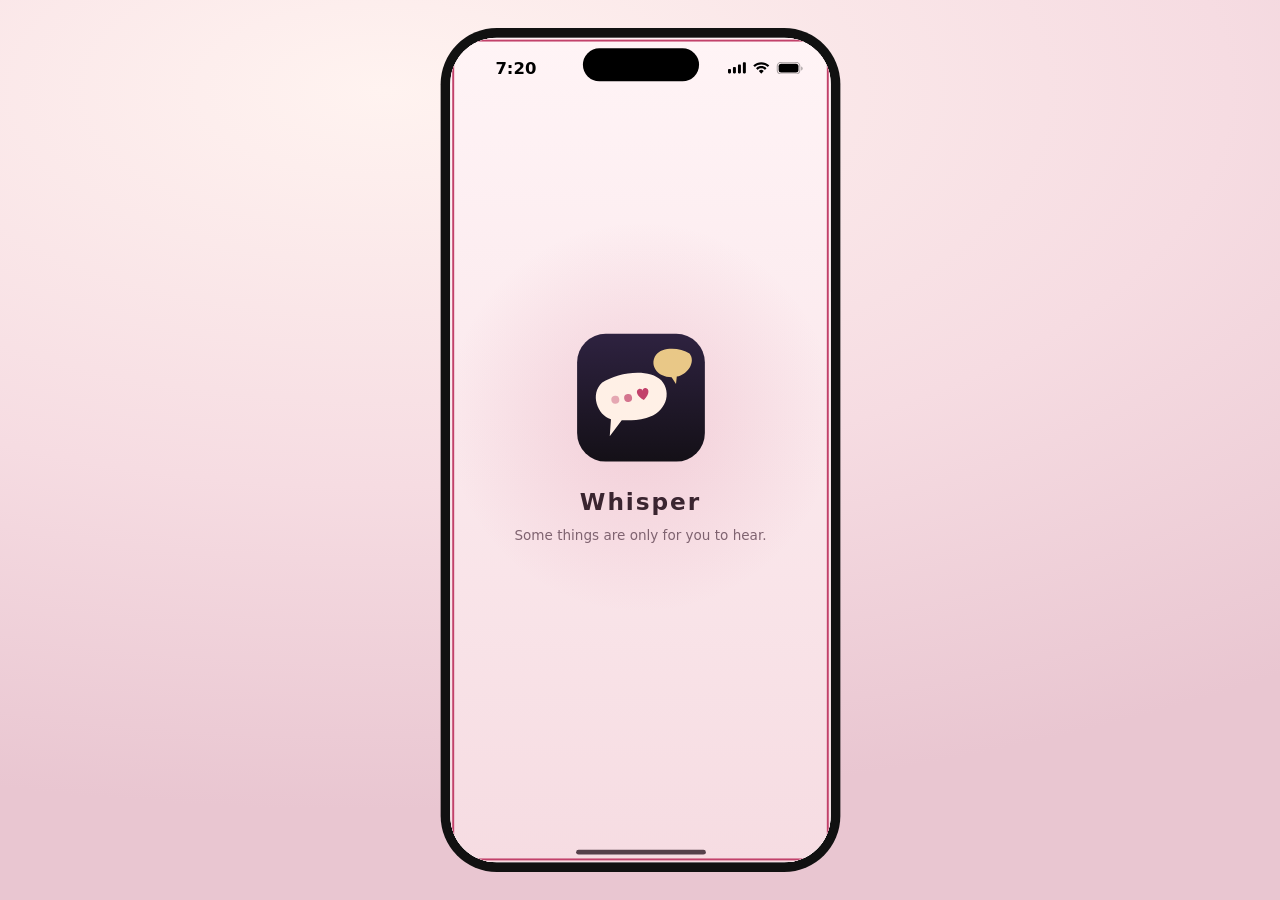
==== commit 53be9ad8: "P0 polish: keyboard splash, once-per-visit splash, under-18 back link, Ji Yu and Lin You cold opens," ====
--- a/index.html
+++ b/index.html
@@ -14,7 +14,7 @@
 <link rel="manifest" href="manifest.webmanifest">
 <link rel="icon" href="icons/icon-192.png">
 <link rel="apple-touch-icon" href="icons/apple-touch-icon.png">
-<link rel="stylesheet" href="css/app.css?v=32">
+<link rel="stylesheet" href="css/app.css?v=33">
 <script>
   // Apply the saved theme before first paint to avoid a flash.
   try {
@@ -82,7 +82,7 @@
 <input type="file" id="f-camera" accept="image/*" capture="environment" hidden>
 <input type="file" id="f-avatar" accept="image/*" hidden>
 <input type="file" id="f-avatar-cam" accept="image/*" capture="user" hidden>
-<script src="js/device.js?v=32"></script>
-<script type="module" src="js/app.js?v=32"></script>
+<script src="js/device.js?v=33"></script>
+<script type="module" src="js/app.js?v=33"></script>
 </body>
 </html>
--- a/css/app.css
+++ b/css/app.css
@@ -421,3 +421,6 @@
 .ob .qr, .ob-note, .ob-go { animation: obIn .4s 1.7s backwards; }
 .ob .qr, .ob-note, .ob-go { opacity: 1; }
 @keyframes obIn { from { opacity: 0; } to { opacity: 1; } }
+/* under-18 goodbye: a quiet way back if the wrong answer was tapped */
+.ob-back { display: block; margin: 0 auto; padding: 8px 12px; font-size: 13px; color: var(--muted); text-decoration: underline; text-underline-offset: 3px; }
+.splash:focus { outline: none; } .splash:focus-visible { outline: 2px solid var(--acc); outline-offset: -4px; }
